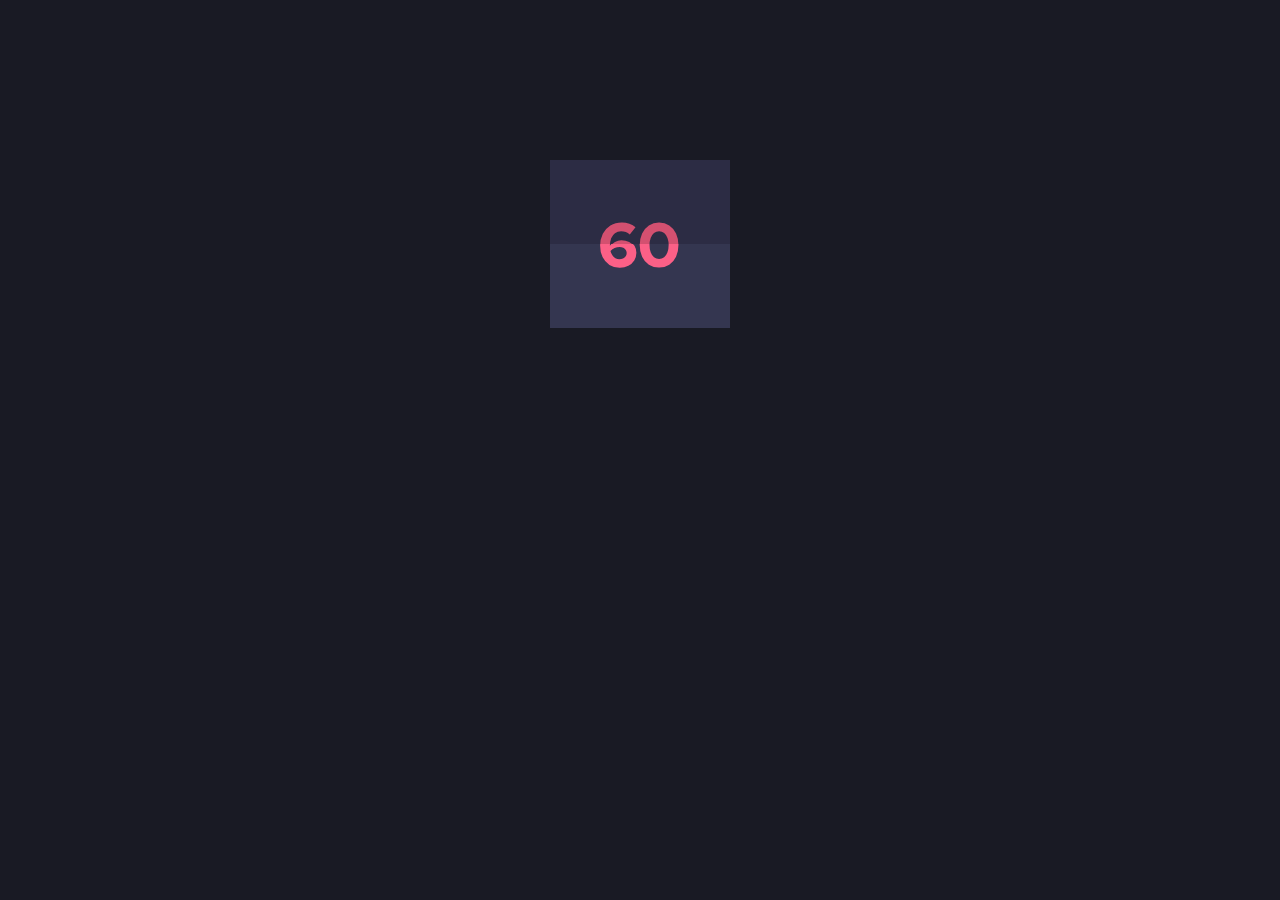
==== components.html @ 9786975c "Card flip animation is working" ====
<!DOCTYPE html>
<html lang="en">
  <head>
    <meta charset="UTF-8" />
    <meta name="viewport" content="width=device-width, initial-scale=1.0" />
    <!-- displays site properly based on user's device -->

    <link rel="icon" type="image/png" sizes="32x32" href="./images/favicon-32x32.png" />

    <title>Frontend Mentor | Launch countdown timer</title>
    <link rel="stylesheet" href="index.css" />
  </head>
  <body>
    <div class="container">
      <div class="card">
        <div class="card-half card-top-position card-top-color">
          <p>60</p>
        </div>
        <div class="card-half card-bottom-position card-bottom-color">
          <p>60</p>
        </div>
      </div>
    </div>

    <script src="index.js"></script>
  </body>
</html>
---- index.css ----
@import url('https://fonts.googleapis.com/css2?family=Red+Hat+Text:wght@700&display=swap');

:root {
  --flip-duration: 1s;
}

/* Reset */
*,
*::before,
*::after {
  box-sizing: border-box;
}

* {
  margin: 0;
  padding: 0;
}

img {
  display: block;
  max-width: 100%;
}

/* Styles */

body {
  background-color: hsl(234, 17%, 12%);
  /* background-image: url(./images/bg-stars.svg); */
  background-size: cover;
  background-position: center;
  font-family: 'Red Hat Text', sans-serif;
  font-weight: 700;
  font-size: 4rem;
}

.container {
  margin-inline: auto;
  margin-top: 10rem;
  display: flex;
  flex-direction: column;
  justify-content: center;
  align-items: center;
}

.card {
  width: 11.25rem;
  height: 10.5rem;
  perspective: 300px;
  position: relative;
}

.card-half {
  width: 11.25rem;
  height: 5.25rem;
  overflow: hidden;
  position: absolute;
}

.card-half p {
  text-align: center;
}

.card-top-position {
  top: 0;
  left: 0;
  z-index: 3;
}

.card-top-position p {
  transform: translateY(50%);
}

.card-top-color {
  background-color: hsl(240 21% 22%);
  color: hsl(345 60% 57%);
}

.card-bottom-position {
  bottom: 0;
  left: 0;
  z-index: 1;
}

.card-bottom-position p {
  transform: translateY(-50%);
}

.card-bottom-color {
  background-color: hsl(236, 21%, 26%);
  color: hsl(345, 95%, 68%);
}

.new-card-top-position {
  top: 0;
  left: 0;
  z-index: 2;
}

.new-card-top-position p {
  transform: translateY(50%);
}

.flip {
  transform-origin: bottom;
  animation: flip forwards var(--flip-duration) linear;
}

@keyframes flip {
  0% {
    transform: rotateX(0deg);
  }

  to {
    transform: rotateX(-180deg);
  }
}

.visible {
  opacity: 1;
}

.hidden {
  opacity: 0;
}

/* Attribution */
.attribution {
  font-size: 11px;
  text-align: center;
}
.attribution a {
  color: hsl(228, 45%, 44%);
}
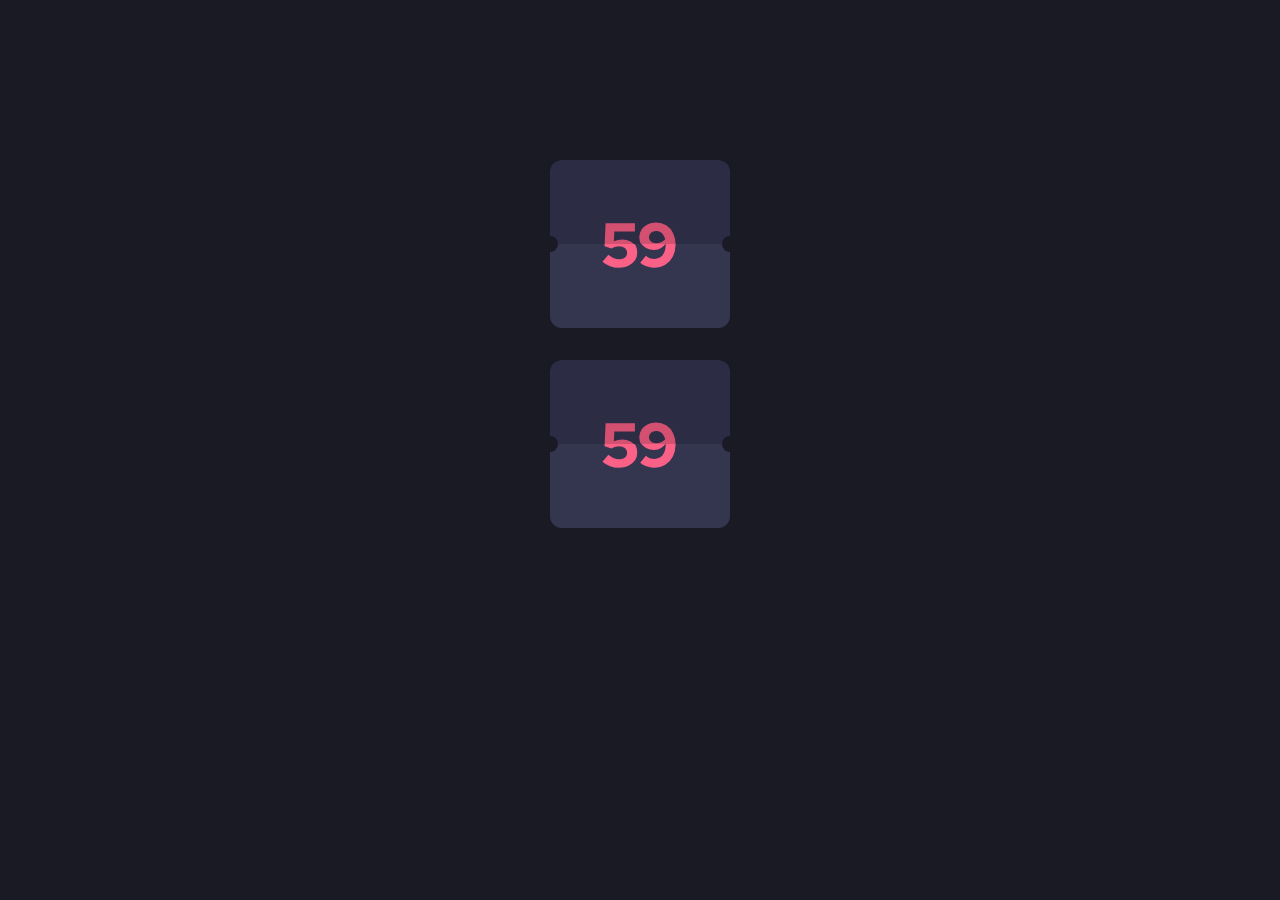
==== commit aa7cb899: "Modularized code to support multiple cards" ====
--- a/components.html
+++ b/components.html
@@ -12,11 +12,19 @@
   </head>
   <body>
     <div class="container">
-      <div class="card">
-        <div class="card-half card-top-position card-top-color">
+      <div class="card card-1">
+        <div class="card-half card-top-position card-top-style">
           <p>60</p>
         </div>
-        <div class="card-half card-bottom-position card-bottom-color">
+        <div class="card-half card-bottom-position card-bottom-style">
+          <p>60</p>
+        </div>
+      </div>
+      <div class="card card-2">
+        <div class="card-half card-top-position card-top-style">
+          <p>60</p>
+        </div>
+        <div class="card-half card-bottom-position card-bottom-style">
           <p>60</p>
         </div>
       </div>
--- a/index.css
+++ b/index.css
@@ -1,7 +1,8 @@
 @import url('https://fonts.googleapis.com/css2?family=Red+Hat+Text:wght@700&display=swap');
 
 :root {
-  --flip-duration: 1s;
+  /* Colors */
+  --clr-page-bg: hsl(234, 17%, 12%);
 }
 
 /* Reset */
@@ -24,7 +25,7 @@
 /* Styles */
 
 body {
-  background-color: hsl(234, 17%, 12%);
+  background-color: var(--clr-page-bg);
   /* background-image: url(./images/bg-stars.svg); */
   background-size: cover;
   background-position: center;
@@ -40,6 +41,7 @@
   flex-direction: column;
   justify-content: center;
   align-items: center;
+  gap: 2rem;
 }
 
 .card {
@@ -54,6 +56,7 @@
   height: 5.25rem;
   overflow: hidden;
   position: absolute;
+  transform-origin: bottom;
 }
 
 .card-half p {
@@ -70,9 +73,30 @@
   transform: translateY(50%);
 }
 
-.card-top-color {
+.card-top-style {
+  border-top-left-radius: 0.75rem;
+  border-top-right-radius: 0.75rem;
   background-color: hsl(240 21% 22%);
   color: hsl(345 60% 57%);
+}
+
+.card-top-style::before,
+.card-top-style::after {
+  content: '';
+  background-color: var(--clr-page-bg);
+  width: 1rem;
+  height: 1rem;
+  border-radius: 50%;
+  position: absolute;
+  bottom: -0.5rem;
+}
+
+.card-top-style::before {
+  left: -0.5rem;
+}
+
+.card-top-style::after {
+  right: -0.5rem;
 }
 
 .card-bottom-position {
@@ -85,9 +109,30 @@
   transform: translateY(-50%);
 }
 
-.card-bottom-color {
+.card-bottom-style {
+  border-bottom-left-radius: 0.75rem;
+  border-bottom-right-radius: 0.75rem;
   background-color: hsl(236, 21%, 26%);
   color: hsl(345, 95%, 68%);
+}
+
+.card-bottom-style::before,
+.card-bottom-style::after {
+  content: '';
+  background-color: var(--clr-page-bg);
+  width: 1rem;
+  height: 1rem;
+  border-radius: 50%;
+  position: absolute;
+  top: -0.5rem;
+}
+
+.card-bottom-style::before {
+  left: -0.5rem;
+}
+
+.card-bottom-style::after {
+  right: -0.5rem;
 }
 
 .new-card-top-position {
@@ -98,11 +143,6 @@
 
 .new-card-top-position p {
   transform: translateY(50%);
-}
-
-.flip {
-  transform-origin: bottom;
-  animation: flip forwards var(--flip-duration) linear;
 }
 
 @keyframes flip {
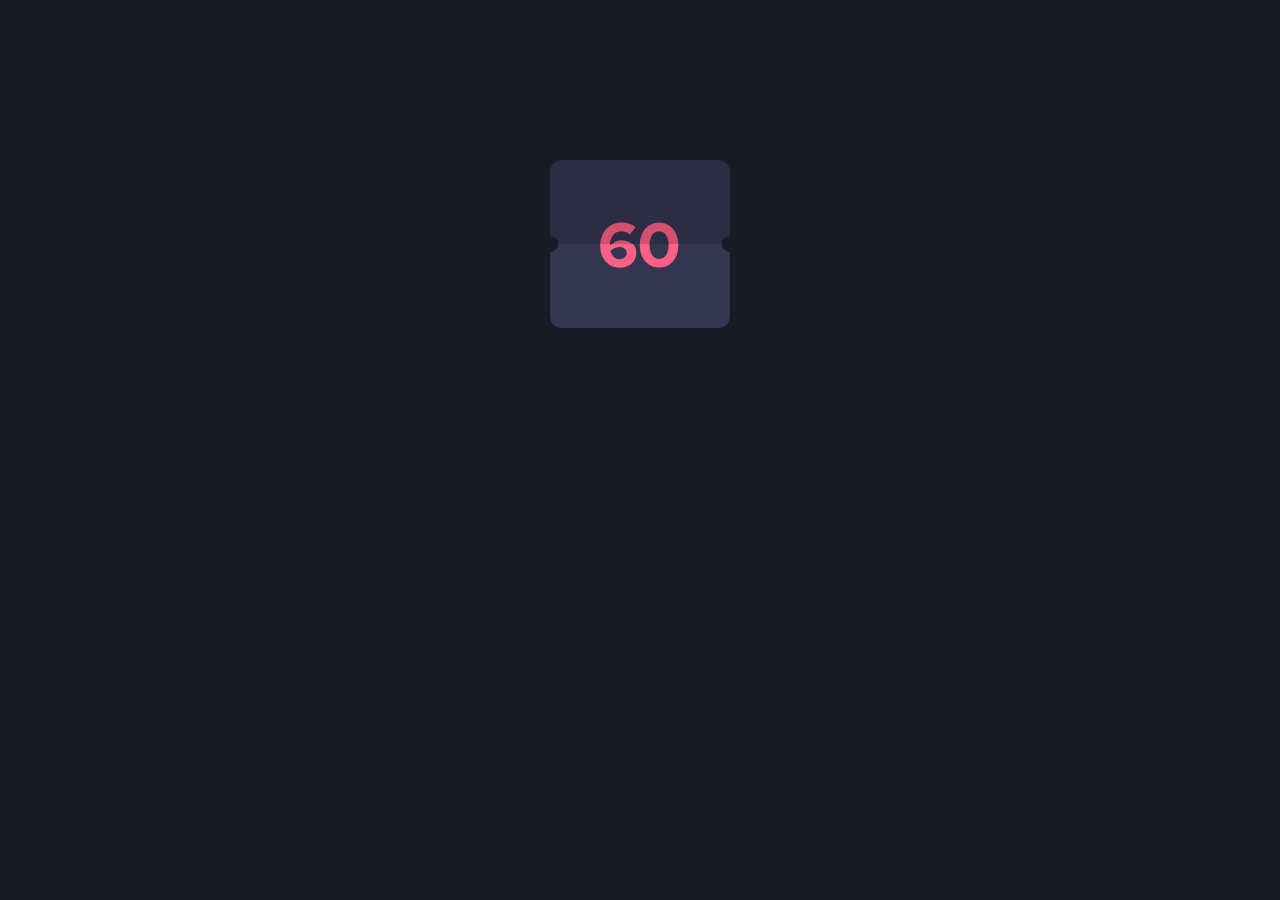
==== commit 0802d15b: "Fixed issue where transition from curved border to notch was visible" ====
--- a/components.html
+++ b/components.html
@@ -13,6 +13,14 @@
   <body>
     <div class="container">
       <div class="card card-1">
+        <div class="card-half card-top-position card-top-style top-borders">
+          <p>60</p>
+        </div>
+        <div class="card-half card-bottom-position card-bottom-style bottom-borders">
+          <p>60</p>
+        </div>
+      </div>
+      <!-- <div class="card card-2">
         <div class="card-half card-top-position card-top-style">
           <p>60</p>
         </div>
@@ -20,15 +28,7 @@
           <p>60</p>
         </div>
       </div>
-      <div class="card card-2">
-        <div class="card-half card-top-position card-top-style">
-          <p>60</p>
-        </div>
-        <div class="card-half card-bottom-position card-bottom-style">
-          <p>60</p>
-        </div>
-      </div>
-    </div>
+    </div> -->
 
     <script src="index.js"></script>
   </body>
--- a/index.css
+++ b/index.css
@@ -74,14 +74,17 @@
 }
 
 .card-top-style {
-  border-top-left-radius: 0.75rem;
-  border-top-right-radius: 0.75rem;
   background-color: hsl(240 21% 22%);
   color: hsl(345 60% 57%);
 }
 
-.card-top-style::before,
-.card-top-style::after {
+.top-borders {
+  border-top-left-radius: 0.75rem;
+  border-top-right-radius: 0.75rem;
+}
+
+.top-borders::before,
+.top-borders::after {
   content: '';
   background-color: var(--clr-page-bg);
   width: 1rem;
@@ -91,11 +94,11 @@
   bottom: -0.5rem;
 }
 
-.card-top-style::before {
+.top-borders::before {
   left: -0.5rem;
 }
 
-.card-top-style::after {
+.top-borders::after {
   right: -0.5rem;
 }
 
@@ -110,14 +113,17 @@
 }
 
 .card-bottom-style {
-  border-bottom-left-radius: 0.75rem;
-  border-bottom-right-radius: 0.75rem;
   background-color: hsl(236, 21%, 26%);
   color: hsl(345, 95%, 68%);
 }
 
-.card-bottom-style::before,
-.card-bottom-style::after {
+.bottom-borders {
+  border-bottom-left-radius: 0.75rem;
+  border-bottom-right-radius: 0.75rem;
+}
+
+.bottom-borders::before,
+.bottom-borders::after {
   content: '';
   background-color: var(--clr-page-bg);
   width: 1rem;
@@ -127,11 +133,11 @@
   top: -0.5rem;
 }
 
-.card-bottom-style::before {
+.bottom-borders::before {
   left: -0.5rem;
 }
 
-.card-bottom-style::after {
+.bottom-borders::after {
   right: -0.5rem;
 }
 
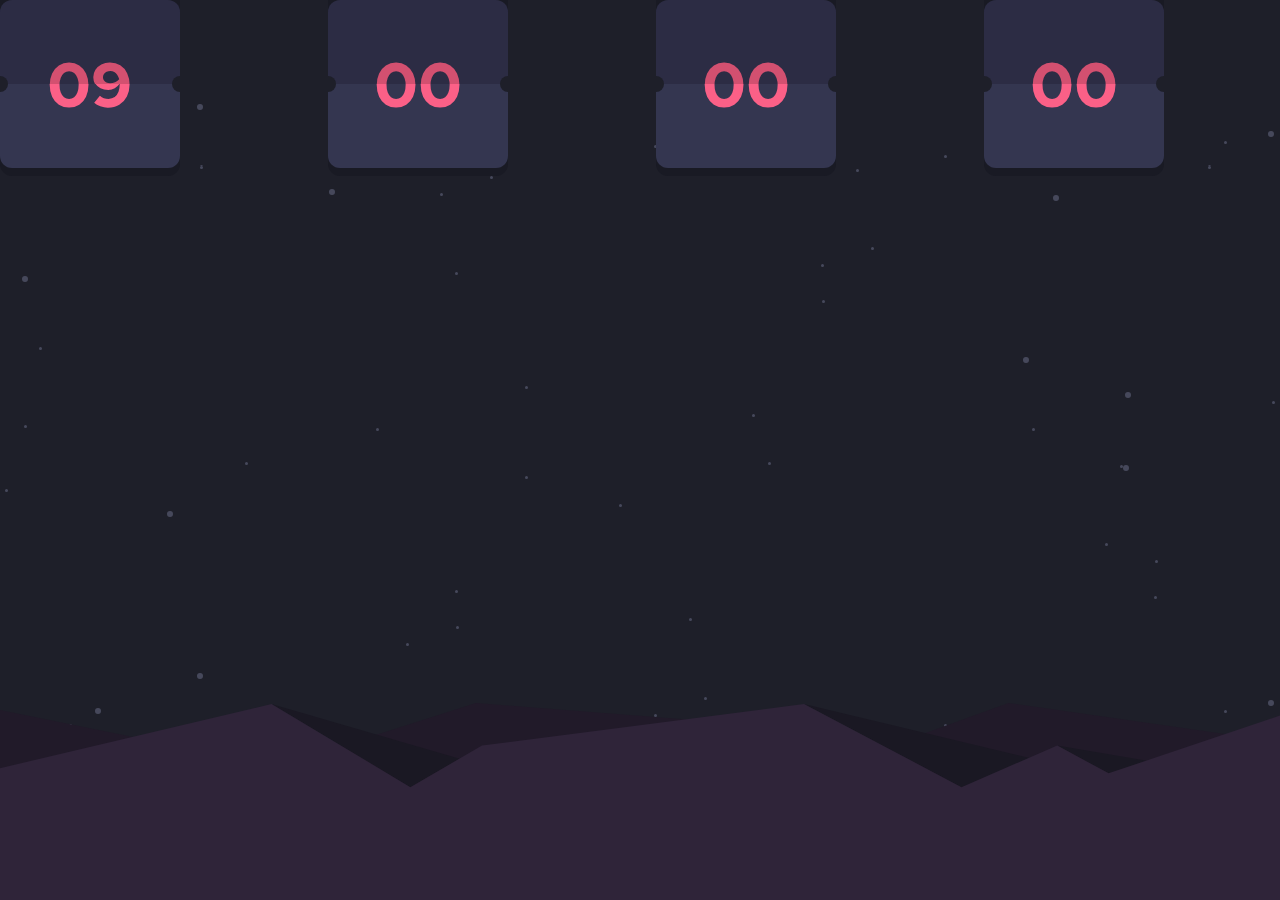
==== commit 87699ea7: "Completed Layout" ====
--- a/components.html
+++ b/components.html
@@ -11,24 +11,40 @@
     <link rel="stylesheet" href="index.css" />
   </head>
   <body>
-    <div class="container">
-      <div class="card card-1">
-        <div class="card-half card-top-position card-top-style top-borders">
-          <p>60</p>
+    <div class="card-container">
+      <div class="card days-card">
+        <div class="card-half card-top-position card-top-style card-top-borders">
+          <p>09</p>
         </div>
-        <div class="card-half card-bottom-position card-bottom-style bottom-borders">
-          <p>60</p>
+        <div class="card-half card-bottom-position card-bottom-style card-bottom-borders">
+          <p>09</p>
         </div>
       </div>
-      <!-- <div class="card card-2">
-        <div class="card-half card-top-position card-top-style">
-          <p>60</p>
+      <div class="card hours-card">
+        <div class="card-half card-top-position card-top-style card-top-borders">
+          <p>00</p>
         </div>
-        <div class="card-half card-bottom-position card-bottom-style">
-          <p>60</p>
+        <div class="card-half card-bottom-position card-bottom-style card-bottom-borders">
+          <p>00</p>
         </div>
       </div>
-    </div> -->
+      <div class="card minutes-card">
+        <div class="card-half card-top-position card-top-style card-top-borders">
+          <p>00</p>
+        </div>
+        <div class="card-half card-bottom-position card-bottom-style card-bottom-borders">
+          <p>00</p>
+        </div>
+      </div>
+      <div class="card seconds-card">
+        <div class="card-half card-top-position card-top-style card-top-borders">
+          <p>00</p>
+        </div>
+        <div class="card-half card-bottom-position card-bottom-style card-bottom-borders">
+          <p>00</p>
+        </div>
+      </div>
+    </div>
 
     <script src="index.js"></script>
   </body>
--- a/index.css
+++ b/index.css
@@ -2,7 +2,17 @@
 
 :root {
   /* Colors */
-  --clr-page-bg: hsl(234, 17%, 12%);
+  --clr-page-bg: hsl(235, 16%, 14%);
+  --clr-white: hsl(0, 0%, 100%);
+  --clr-card-label: hsl(237, 18%, 59%);
+  --clr-card-shadow: hsl(234, 17%, 12%);
+
+  /* Typography */
+  --ff-sans: 'Red Hat Text', sans-serif;
+  --fw-normal: 700;
+  --fs-h1: 2rem;
+  --fs-card: 4rem;
+  --fs-card-label: 1rem;
 }
 
 /* Reset */
@@ -17,31 +27,54 @@
   padding: 0;
 }
 
+body {
+  height: 100vh;
+}
+
 img {
   display: block;
   max-width: 100%;
 }
 
+ul {
+  list-style-type: none;
+}
+
 /* Styles */
 
 body {
-  background-color: var(--clr-page-bg);
-  /* background-image: url(./images/bg-stars.svg); */
-  background-size: cover;
-  background-position: center;
-  font-family: 'Red Hat Text', sans-serif;
-  font-weight: 700;
-  font-size: 4rem;
-}
-
-.container {
-  margin-inline: auto;
-  margin-top: 10rem;
-  display: flex;
-  flex-direction: column;
-  justify-content: center;
-  align-items: center;
+  background: url(./images/pattern-hills.svg) bottom repeat-x, url(./images/bg-stars.svg) center, var(--clr-page-bg);
+  font-family: var(--ff-sans);
+  font-weight: var(--fw-normal);
+  display: grid;
+  grid-template-columns: 100%;
+  grid-template-rows: 25% 25% 40% 10%;
+  /* grid-template-rows: 94% 2% 2% 2%; */
+  grid-template-areas: 'h1' 'countdown' 'social-links' 'attribution';
+}
+
+h1 {
+  grid-area: h1;
+  justify-self: center;
+  align-self: center;
+  font-size: var(--fs-h1);
+  color: var(--clr-white);
+  text-transform: uppercase;
+  letter-spacing: 0.5rem;
+}
+
+.countdown {
+  grid-area: countdown;
+  justify-self: center;
+  align-self: center;
+}
+
+.card-container {
+  display: grid;
+  grid-template-columns: repeat(4, 1fr);
+  grid-template-rows: 90% 10%;
   gap: 2rem;
+  font-size: var(--fs-card);
 }
 
 .card {
@@ -51,6 +84,18 @@
   position: relative;
 }
 
+.card::after {
+  content: '';
+  background-color: var(--clr-card-shadow);
+  position: absolute;
+  top: 0;
+  left: 0;
+  right: 0;
+  bottom: -5%;
+  border-bottom-left-radius: 0.75rem;
+  border-bottom-right-radius: 0.75rem;
+}
+
 .card-half {
   width: 11.25rem;
   height: 5.25rem;
@@ -78,13 +123,13 @@
   color: hsl(345 60% 57%);
 }
 
-.top-borders {
+.card-top-borders {
   border-top-left-radius: 0.75rem;
   border-top-right-radius: 0.75rem;
 }
 
-.top-borders::before,
-.top-borders::after {
+.card-top-borders::before,
+.card-top-borders::after {
   content: '';
   background-color: var(--clr-page-bg);
   width: 1rem;
@@ -94,11 +139,11 @@
   bottom: -0.5rem;
 }
 
-.top-borders::before {
+.card-top-borders::before {
   left: -0.5rem;
 }
 
-.top-borders::after {
+.card-top-borders::after {
   right: -0.5rem;
 }
 
@@ -117,13 +162,13 @@
   color: hsl(345, 95%, 68%);
 }
 
-.bottom-borders {
+.card-bottom-borders {
   border-bottom-left-radius: 0.75rem;
   border-bottom-right-radius: 0.75rem;
 }
 
-.bottom-borders::before,
-.bottom-borders::after {
+.card-bottom-borders::before,
+.card-bottom-borders::after {
   content: '';
   background-color: var(--clr-page-bg);
   width: 1rem;
@@ -133,11 +178,11 @@
   top: -0.5rem;
 }
 
-.bottom-borders::before {
+.card-bottom-borders::before {
   left: -0.5rem;
 }
 
-.bottom-borders::after {
+.card-bottom-borders::after {
   right: -0.5rem;
 }
 
@@ -161,16 +206,33 @@
   }
 }
 
-.visible {
-  opacity: 1;
-}
-
-.hidden {
-  opacity: 0;
+.card-label {
+  font-size: var(--fs-card-label);
+  color: var(--clr-card-label);
+  text-transform: uppercase;
+  letter-spacing: 0.5em;
+  margin-right: -0.5em;
+  justify-self: center;
+}
+
+.social-links {
+  grid-area: social-links;
+  justify-self: center;
+  align-self: end;
+  display: flex;
+  gap: 2rem;
+}
+
+.social-links img:hover {
+  transition: transform 500ms ease;
+  transform: scale(1.5);
 }
 
 /* Attribution */
 .attribution {
+  grid-area: attribution;
+  justify-self: center;
+  align-self: center;
   font-size: 11px;
   text-align: center;
 }
